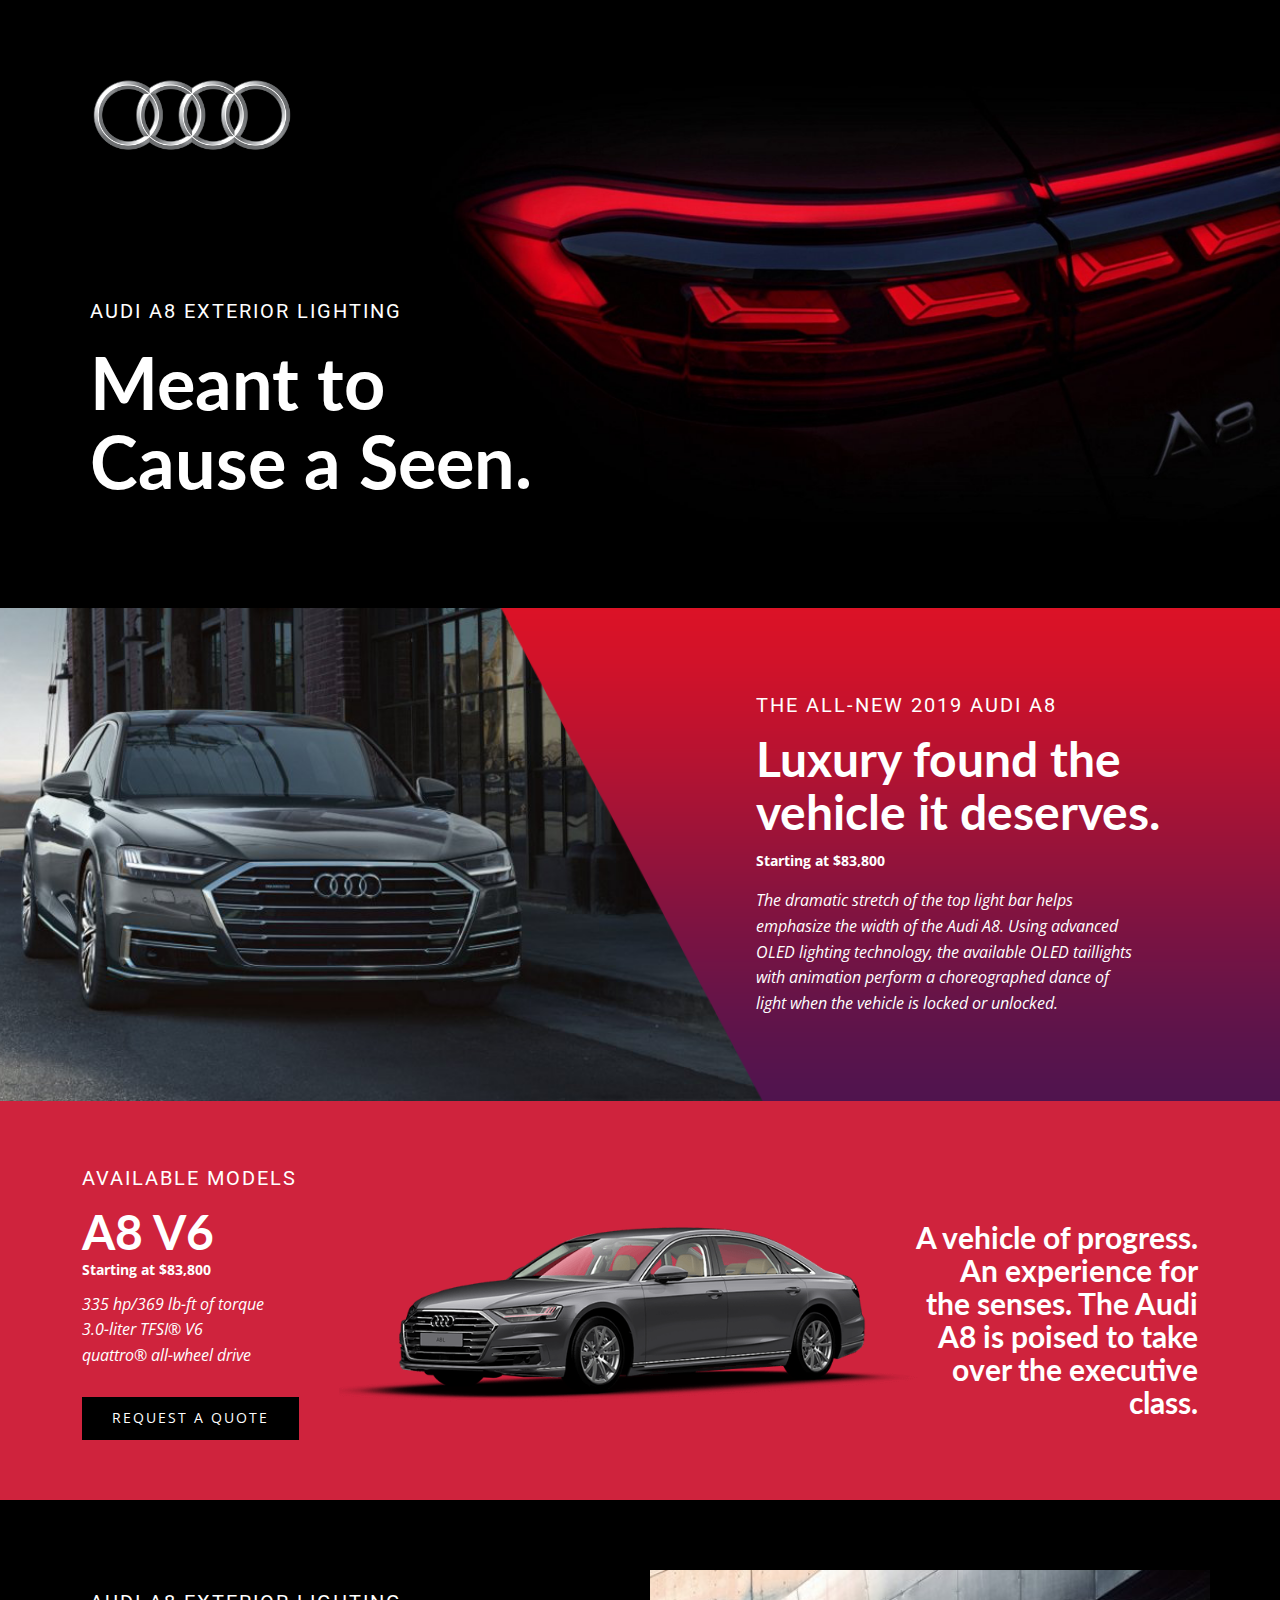
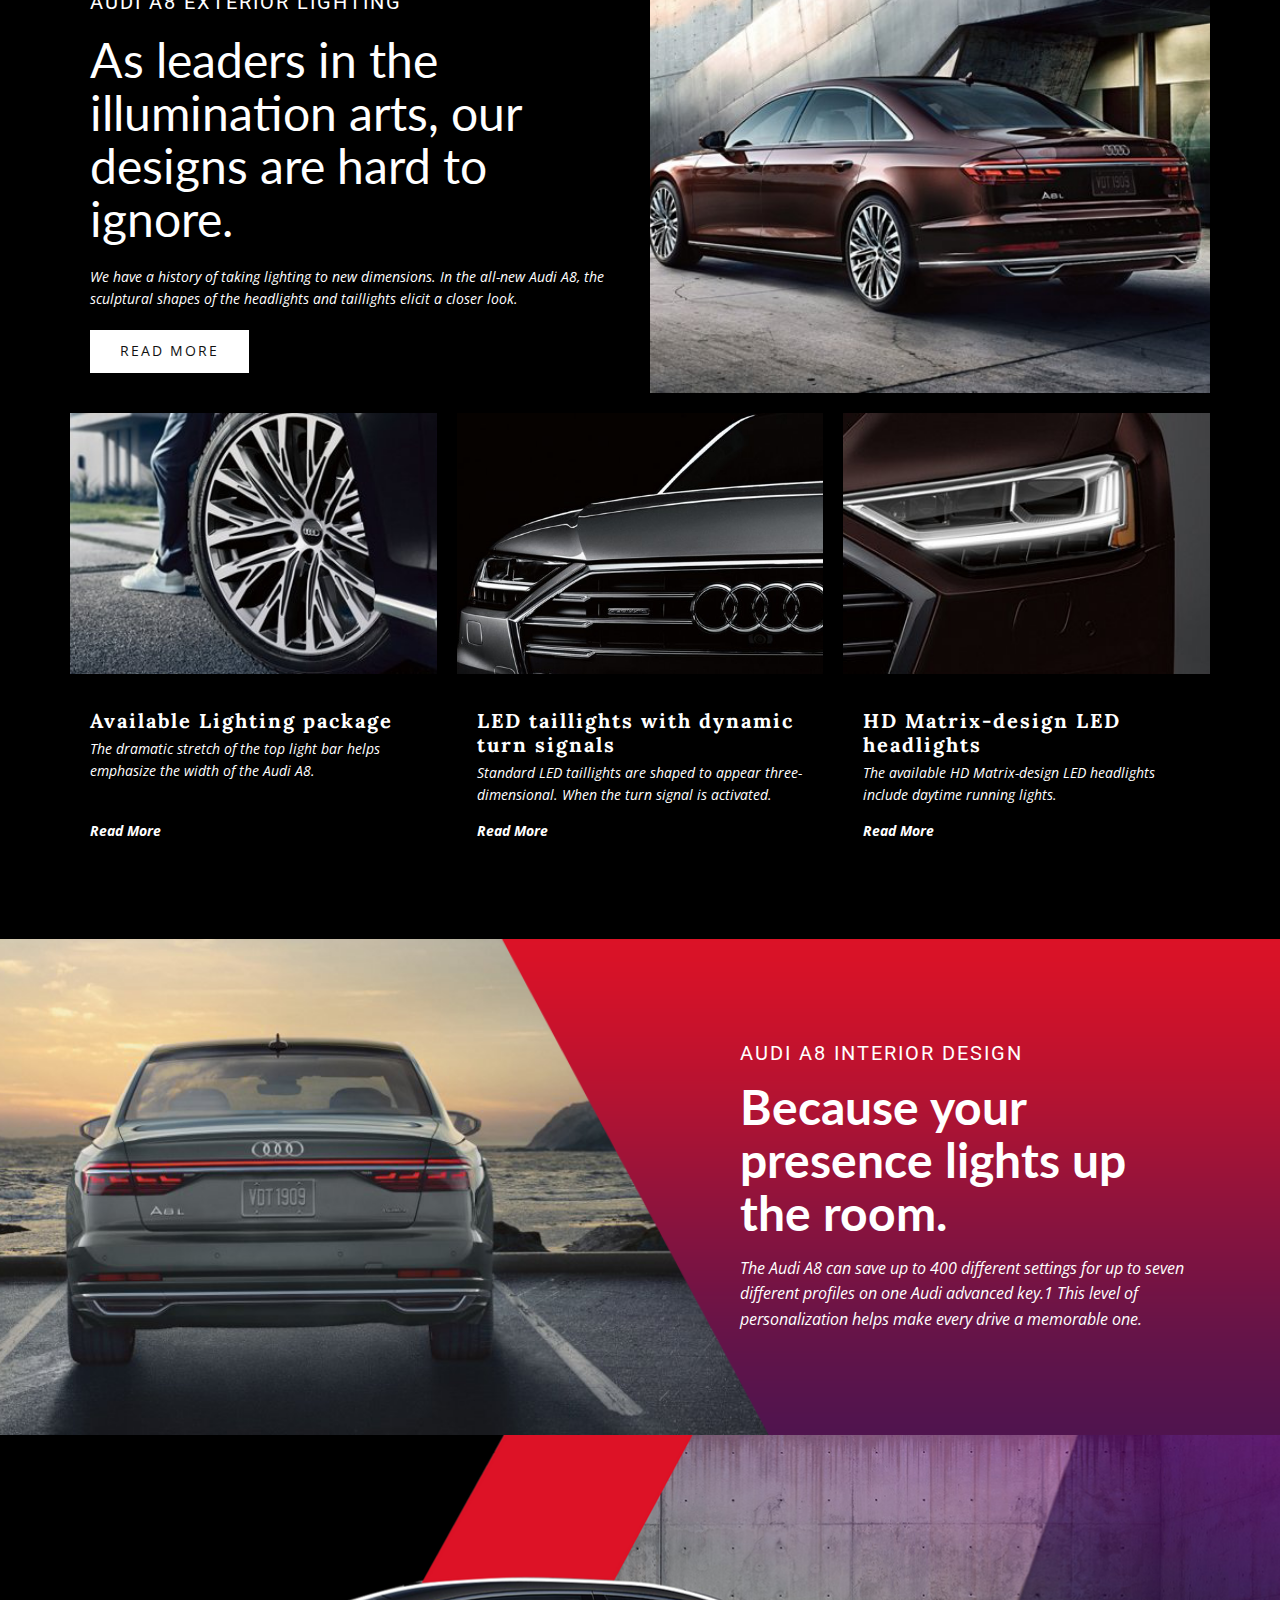
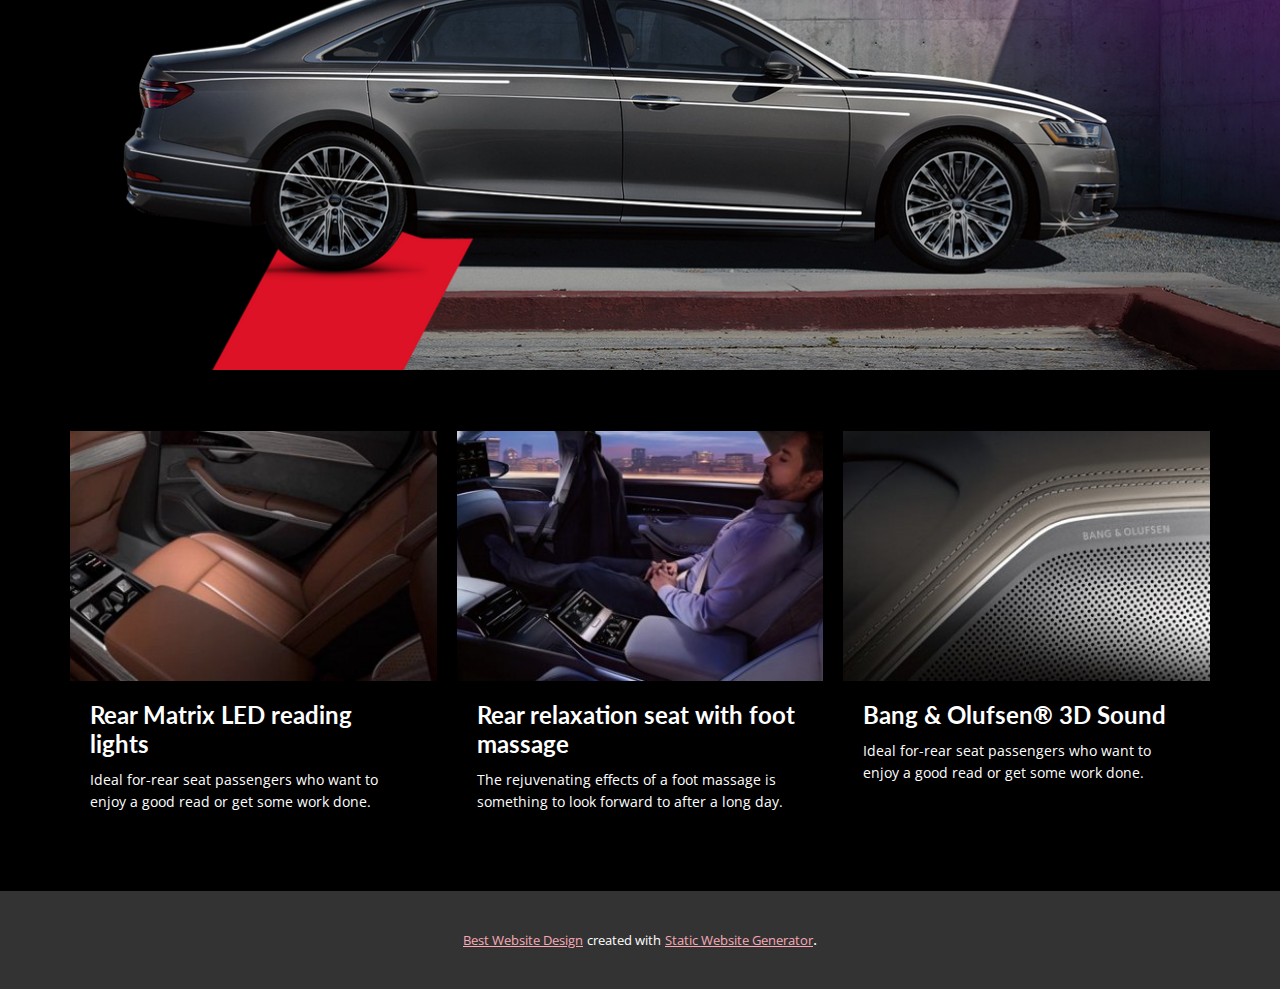
==== Produkt-Info-Page/Startseite.html @ e40d1c65 "v1" ====
<!DOCTYPE html>
<html style="font-size: 16px;">
  <head>
    <meta name="viewport" content="width=device-width, initial-scale=1.0">
    <meta charset="utf-8">
    <meta name="keywords" content="Meant toCause a Seen., Luxury found thevehicle it deserves., A8 V6, A vehicle of progress. An experience for the senses. The Audi A8 is poised to take over the executive class., As leaders in the illumination arts, our designs are hard to ignore., Because your presence lights up the room.">
    <meta name="description" content="">
    <meta name="page_type" content="np-template-header-footer-from-plugin">
    <title>Startseite</title>
    <link rel="stylesheet" href="nicepage.css" media="screen">
<link rel="stylesheet" href="Startseite.css" media="screen">
    <script class="u-script" type="text/javascript" src="jquery.js" defer=""></script>
    <script class="u-script" type="text/javascript" src="nicepage.js" defer=""></script>
    <meta name="generator" content="Nicepage 3.9.0, nicepage.com">
    <link id="u-theme-google-font" rel="stylesheet" href="https://fonts.googleapis.com/css?family=Roboto:100,100i,300,300i,400,400i,500,500i,700,700i,900,900i|Open+Sans:300,300i,400,400i,600,600i,700,700i,800,800i">
    <link id="u-page-google-font" rel="stylesheet" href="https://fonts.googleapis.com/css?family=Lato:100,100i,300,300i,400,400i,700,700i,900,900i|lora">
    
    
    
    
    
    
    
    
    
    <script type="application/ld+json">{
		"@context": "http://schema.org",
		"@type": "Organization",
		"name": "",
		"url": "index.html"
}</script>
    <meta property="og:title" content="Startseite">
    <meta property="og:type" content="website">
    <meta name="theme-color" content="#cf233d">
    <link rel="canonical" href="index.html">
    <meta property="og:url" content="index.html">
  </head>
  <body class="u-body"> 
    <section class="u-clearfix u-image u-section-1" id="sec-96b8">
      <div class="u-clearfix u-sheet u-sheet-1">
        <div class="u-container-style u-group u-group-1">
          <div class="u-container-layout u-valign-bottom">
            <img src="images/70e17825546b0f43d3c9b436174ec06d.png" alt="" class="u-image u-image-default u-image-1" data-image-width="1600" data-image-height="548">
            <h4 class="u-text u-text-body-alt-color u-text-1">Audi A8 Exterior lighting</h4>
            <h1 class="u-custom-font u-font-lato u-text u-text-body-alt-color u-title u-text-2"><b>Meant to</b>
              <br><b>Cause a Seen.</b>
            </h1>
          </div>
        </div>
      </div>
    </section>
    <section class="u-clearfix u-image u-section-2" id="sec-daf1">
      <div class="u-clearfix u-sheet u-sheet-1">
        <div class="u-container-style u-group u-group-1">
          <div class="u-container-layout u-valign-middle u-container-layout-1">
            <h4 class="u-text u-text-body-alt-color u-text-1">The all-new 2019 Audi A8</h4>
            <h2 class="u-custom-font u-font-lato u-text u-text-body-alt-color u-text-2"><b>Luxury found the<br>vehicle it deserves.</b>
            </h2>
            <p class="u-text u-text-body-alt-color u-text-3"><b>Starting at</b><b>&nbsp;$83,800</b>
            </p>
            <p class="u-text u-text-body-alt-color u-text-4">The dramatic stretch of the top light bar helps emphasize the width of the Audi A8. Using advanced OLED lighting technology, the available OLED taillights with animation perform a choreographed dance of light when the vehicle is locked
                        or unlocked.</p>
          </div>
        </div>
      </div>
    </section>
    <section class="u-clearfix u-section-3" id="sec-d2fb">
      <div class="u-expanded u-video">
        <div class="embed-responsive">
          <video class="embed-responsive-item">
            <source src="https://s7d9.scene7.com/e2/Audiusastaging/Videos/Models/MLP-2019/A8/2019-Audi-A8-s1-model-intro-01-vid-desktop-v2.mp4" type="video/mp4">
            <p>Your browser does not support HTML5 video.</p>
          </video>
          <button class="u-video-poster">Play video</button>
        </div>
      </div>
    </section>
    <section class="u-clearfix u-palette-1-base u-section-4" id="carousel_dd70">
      <div class="u-clearfix u-expanded-width u-layout-wrap u-layout-wrap-1">
        <div class="u-gutter-0 u-layout">
          <div class="u-layout-row">
            <div class="u-container-style u-layout-cell u-left-cell u-size-20 u-size-20-md u-layout-cell-1">
              <div class="u-container-layout u-container-layout-1">
                <h4 class="u-text u-text-1">Available models</h4>
                <h2 class="u-custom-font u-font-lato u-text u-text-2"><b>A8 V6</b>
                </h2>
                <p class="u-text u-text-3"><b>Starting at $83,800</b>
                </p>
                <p class="u-text u-text-4">335 hp/369 lb-ft of torque<br>3.0-liter TFSI® V6<br>quattro® all-wheel drive
                </p>
                <a href="https://www.nicepage.com/website-design" class="u-black u-btn u-button-style u-btn-1">Request a Quote</a>
              </div>
            </div>
            <div class="u-container-style u-layout-cell u-size-20 u-size-20-md u-layout-cell-2">
              <div class="u-container-layout">
                <img class="u-image u-image-1" src="images/630efc4fee2f6e38532314f88ae8a4c8.png">
              </div>
            </div>
            <div class="u-align-right u-container-style u-layout-cell u-right-cell u-size-20 u-size-20-md u-layout-cell-3">
              <div class="u-container-layout">
                <h2 class="u-custom-font u-font-lato u-text u-text-5">A vehicle of progress. An experience for the senses. The Audi A8 is poised to take over the executive class.</h2>
              </div>
            </div>
          </div>
        </div>
      </div>
    </section>
    <section class="u-black u-clearfix u-section-5" id="sec-8a64">
      <div class="u-clearfix u-sheet u-sheet-1">
        <div class="u-clearfix u-expanded-width u-gutter-20 u-layout-wrap u-layout-wrap-1">
          <div class="u-layout">
            <div class="u-layout-col">
              <div class="u-size-30">
                <div class="u-layout-row">
                  <div class="u-container-style u-layout-cell u-left-cell u-size-30 u-layout-cell-1">
                    <div class="u-container-layout">
                      <h4 class="u-text u-text-1">Audi A8 Exterior lighting</h4>
                      <h2 class="u-custom-font u-font-lato u-text u-text-2">As leaders in the illumination arts, our designs are hard to ignore.</h2>
                      <p class="u-text u-text-3">We have a history of taking lighting to new dimensions. In the all-new Audi A8, the sculptural shapes of the headlights and taillights elicit a closer look.</p>
                      <a href="https://www.nicepage.com/" class="u-btn u-button-style u-white u-btn-1">Read More</a>
                    </div>
                  </div>
                  <div class="u-container-style u-image u-layout-cell u-right-cell u-size-30 u-image-1">
                    <div class="u-container-layout"></div>
                  </div>
                </div>
              </div>
              <div class="u-size-30">
                <div class="u-layout-row">
                  <div class="u-container-style u-layout-cell u-left-cell u-size-20 u-size-20-md u-layout-cell-3">
                    <div class="u-container-layout">
                      <img class="u-expanded-width u-image u-image-2" src="images/4bbfef81f689c7dd4583f8296f16c3d7.jpeg">
                      <h4 class="u-custom-font u-text u-text-4"><b>Available Lighting package</b>
                        <br>
                      </h4>
                      <p class="u-text u-text-5">The dramatic stretch of the top light bar helps emphasize the width of the Audi A8.</p>
                      <a href="#" class="u-link u-text-body-alt-color u-link-1">Read More</a>
                    </div>
                  </div>
                  <div class="u-container-style u-layout-cell u-size-20 u-size-20-md u-layout-cell-4">
                    <div class="u-container-layout">
                      <img class="u-expanded-width u-image u-image-3" src="images/ae5e158e554c8a88997cd100162f6431.jpeg">
                      <h4 class="u-custom-font u-text u-text-6"><b>LED taillights with dynamic turn signals</b>
                        <br>
                      </h4>
                      <p class="u-text u-text-7">Standard LED taillights are shaped to appear three-dimensional. When the turn signal is activated.</p>
                      <a href="https://nicepage.com/de/html-vorlagen" class="u-align-left u-link u-text-body-alt-color u-link-2">Read More</a>
                    </div>
                  </div>
                  <div class="u-container-style u-layout-cell u-right-cell u-size-20 u-size-20-md u-layout-cell-5">
                    <div class="u-container-layout">
                      <img class="u-expanded-width u-image u-image-4" src="images/77ebaa7ea8cea20ef056a1651c18eb3e.jpeg">
                      <h4 class="u-custom-font u-text u-text-8"><b>HD Matrix-design LED headlights</b>
                      </h4>
                      <p class="u-text u-text-9">The available HD Matrix-design LED headlights include daytime running lights.</p>
                      <a href="#" class="u-align-left u-link u-text-body-alt-color u-link-3">Read More</a>
                    </div>
                  </div>
                </div>
              </div>
            </div>
          </div>
        </div>
      </div>
    </section>
    <section class="u-clearfix u-image u-section-6" id="carousel_5138">
      <div class="u-clearfix u-sheet u-sheet-1">
        <div class="u-container-style u-group u-group-1">
          <div class="u-container-layout u-valign-middle">
            <h4 class="u-text u-text-body-alt-color u-text-1">Audi A8 Interior design</h4>
            <h2 class="u-custom-font u-font-lato u-text u-text-body-alt-color u-text-2"><b>Because your presence lights up the room.</b>
              <br>
            </h2>
            <p class="u-text u-text-body-alt-color u-text-3">The Audi A8 can save up to 400 different settings for up to seven different profiles on one Audi advanced key.1&nbsp;This level of personalization helps make every drive a memorable one.</p>
          </div>
        </div>
      </div>
    </section>
    <section class="u-clearfix u-image u-section-7" id="carousel_b284">
      <div class="u-clearfix u-sheet u-sheet-1"></div>
    </section>
    <section class="u-black u-clearfix u-section-8" id="sec-deab">
      <div class="u-clearfix u-sheet u-sheet-1">
        <div class="u-clearfix u-expanded-width u-gutter-20 u-layout-wrap u-layout-wrap-1">
          <div class="u-layout">
            <div class="u-layout-row">
              <div class="u-container-style u-layout-cell u-left-cell u-size-20 u-size-20-md u-layout-cell-1">
                <div class="u-container-layout">
                  <img class="u-expanded-width u-image u-image-1" src="images/914549430751c6075588a0ec07da84c9.jpeg">
                  <h4 class="u-custom-font u-font-lato u-text u-text-1"><b>Rear Matrix LED reading lights</b>
                  </h4>
                  <p class="u-text u-text-2">Ideal for-rear seat passengers who want to enjoy a good read or get some work done.</p>
                </div>
              </div>
              <div class="u-container-style u-layout-cell u-size-20 u-size-20-md u-layout-cell-2">
                <div class="u-container-layout">
                  <img class="u-expanded-width u-image u-image-2" src="images/8f8d4dcc6021e6c230306fff7daae688.jpeg">
                  <h4 class="u-custom-font u-font-lato u-text u-text-3"><b>Rear relaxation seat with foot massage</b>
                    <br>
                  </h4>
                  <p class="u-text u-text-4">The rejuvenating effects of a foot massage is something to look forward to after a long day.</p>
                </div>
              </div>
              <div class="u-container-style u-layout-cell u-right-cell u-size-20 u-size-20-md u-layout-cell-3">
                <div class="u-container-layout">
                  <img class="u-expanded-width u-image u-image-3" src="images/57b8ec2b311de8c05cf5fdb7cc03cfe3.jpeg">
                  <h4 class="u-custom-font u-font-lato u-text u-text-5"><b>Bang &amp; Olufsen® 3D Sound</b>
                    <br>
                  </h4>
                  <p class="u-text u-text-6">Ideal for-rear seat passengers who want to enjoy a good read or get some work done.</p>
                </div>
              </div>
            </div>
          </div>
        </div>
      </div>
    </section>
    
    
    
    <section class="u-backlink u-clearfix u-grey-80">
      <a class="u-link" href="https://nicepage.com/website-design" target="_blank">
        <span>Best Website Design</span>
      </a>
      <p class="u-text">
        <span>created with</span>
      </p>
      <a class="u-link" href="https://nicepage.com/static-site-generator" target="_blank">
        <span>Static Website Generator</span>
      </a>. 
    </section>
  </body>
</html>
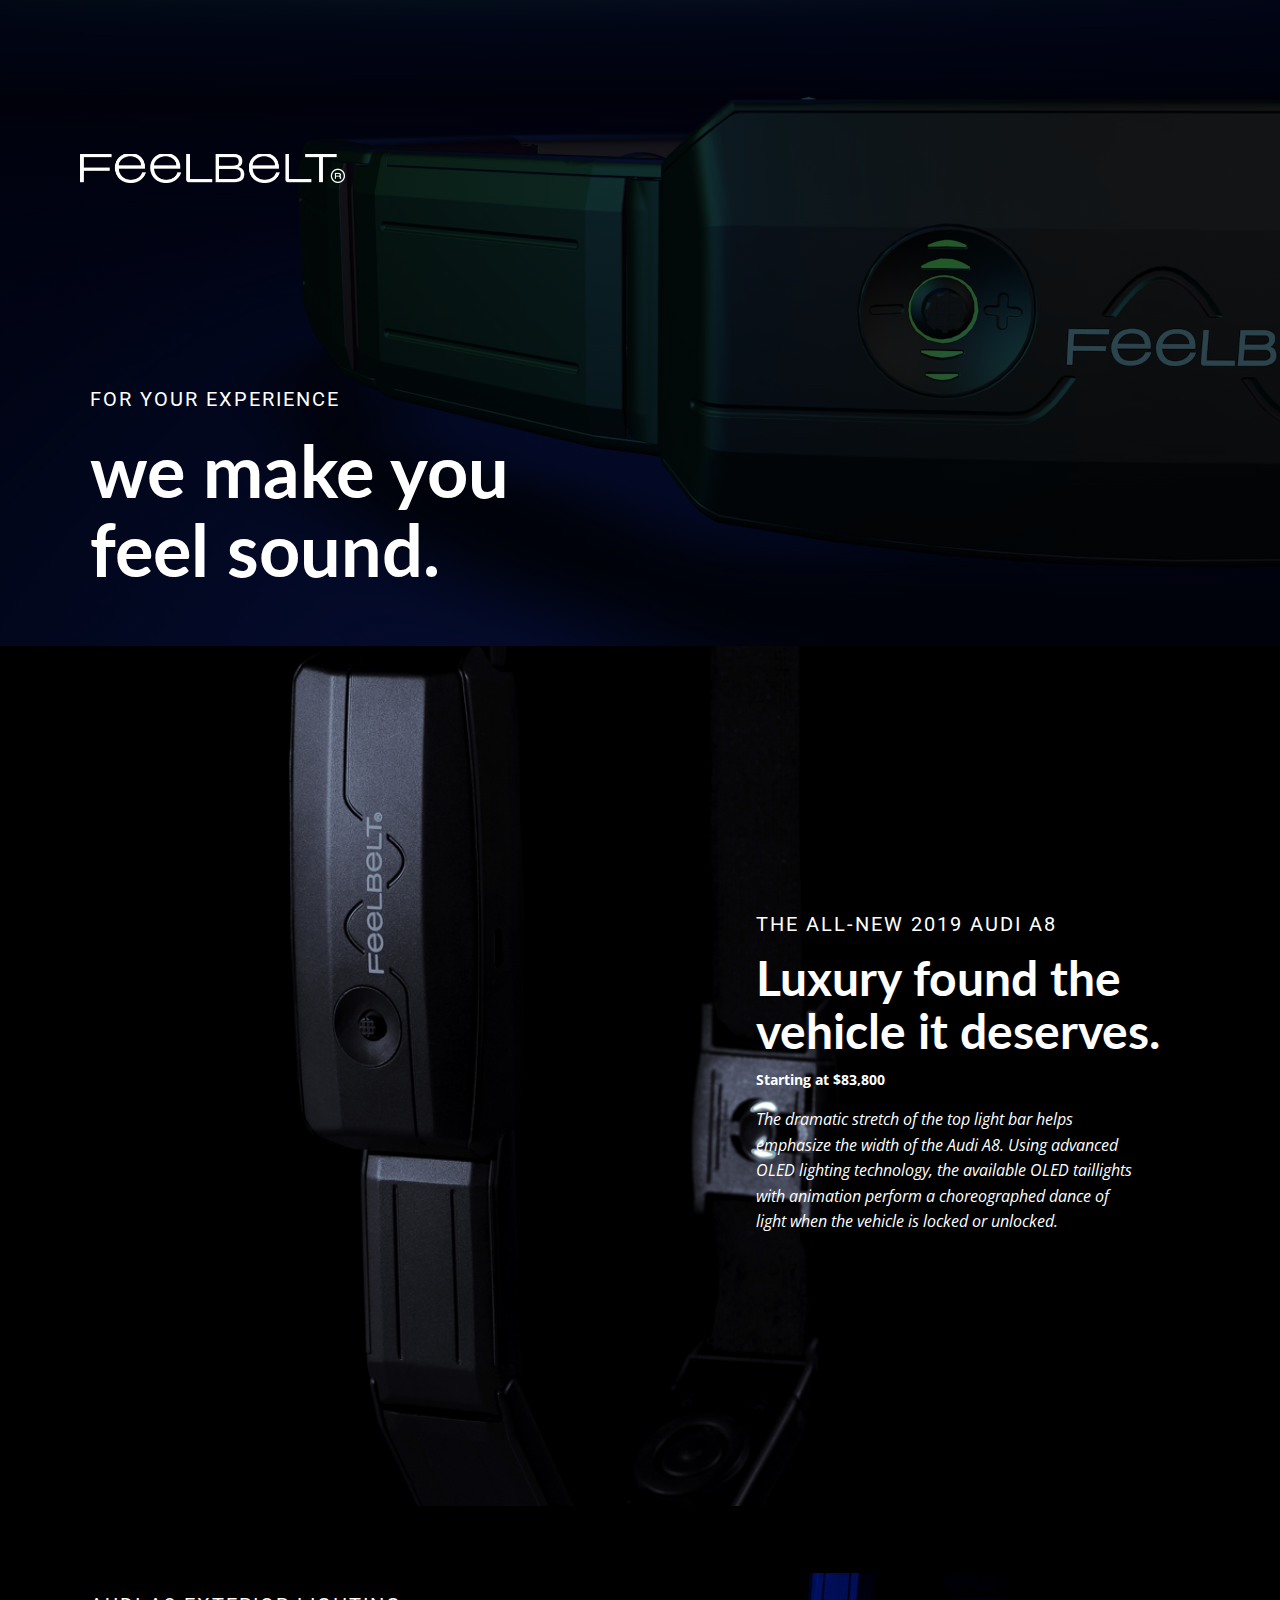
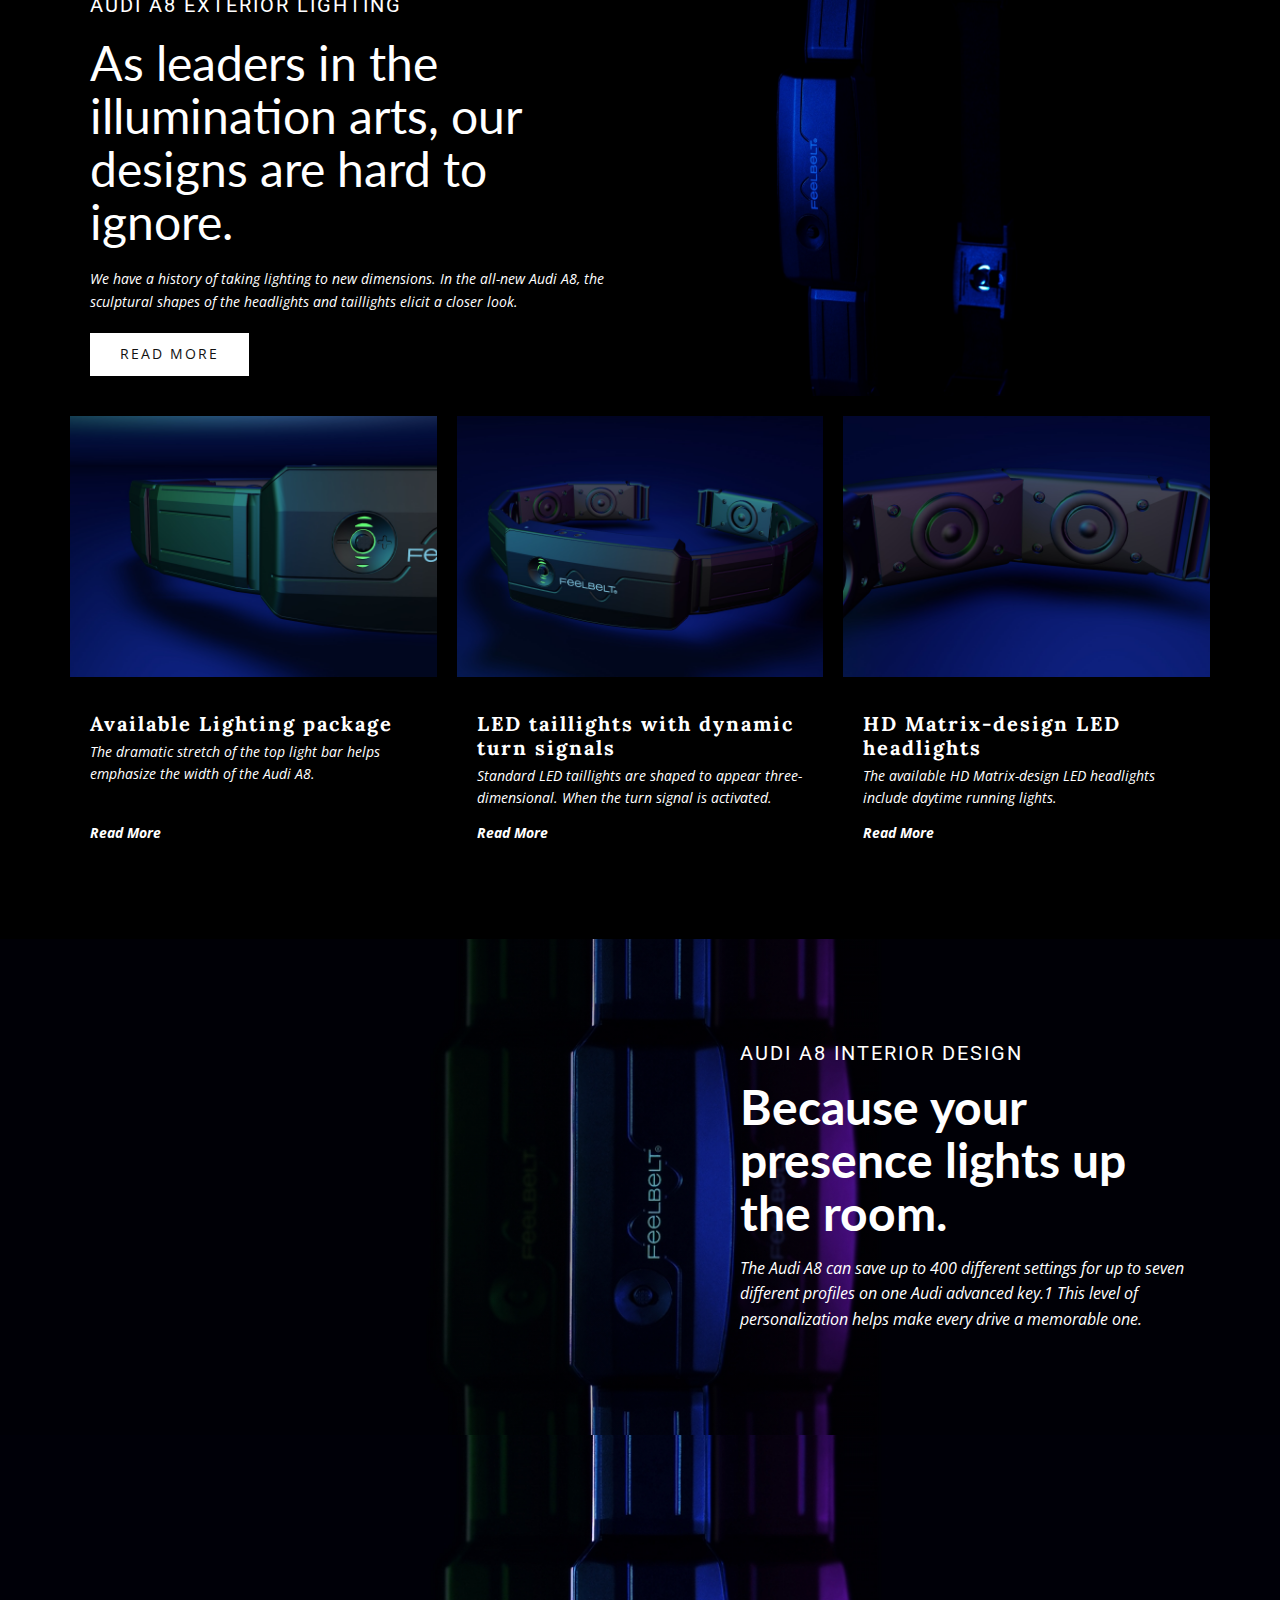
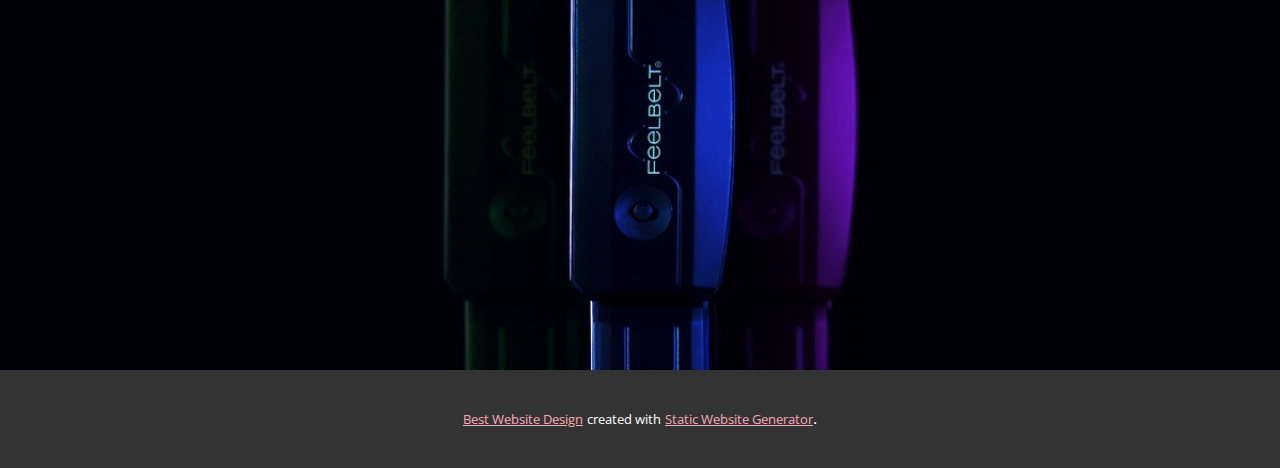
==== commit ad2c410c: "2" ====
--- a/Produkt-Info-Page/Startseite.html
+++ b/Produkt-Info-Page/Startseite.html
@@ -21,8 +21,6 @@
     
     
     
-    
-    
     <script type="application/ld+json">{
 		"@context": "http://schema.org",
 		"@type": "Organization",
@@ -36,20 +34,20 @@
     <meta property="og:url" content="index.html">
   </head>
   <body class="u-body"> 
-    <section class="u-clearfix u-image u-section-1" id="sec-96b8">
+    <section class="u-clearfix u-image u-shading u-section-1" id="sec-96b8" data-image-width="1920" data-image-height="1080">
       <div class="u-clearfix u-sheet u-sheet-1">
         <div class="u-container-style u-group u-group-1">
           <div class="u-container-layout u-valign-bottom">
-            <img src="images/70e17825546b0f43d3c9b436174ec06d.png" alt="" class="u-image u-image-default u-image-1" data-image-width="1600" data-image-height="548">
-            <h4 class="u-text u-text-body-alt-color u-text-1">Audi A8 Exterior lighting</h4>
-            <h1 class="u-custom-font u-font-lato u-text u-text-body-alt-color u-title u-text-2"><b>Meant to</b>
-              <br><b>Cause a Seen.</b>
+            <img src="images/Feelbelt_Wortmarke_weiss-1024x115-1_78d735911f67a3307e75d13f1bd4d541.png" alt="" class="u-image u-image-default u-image-1" data-image-width="1024" data-image-height="115">
+            <h4 class="u-text u-text-body-alt-color u-text-1">FOR YOUR EXPERIENCE</h4>
+            <h1 class="u-custom-font u-font-lato u-text u-text-body-alt-color u-title u-text-2"><b style="">we make you&nbsp;</b>
+              <br><b style="">feel sound.</b>
             </h1>
           </div>
         </div>
       </div>
     </section>
-    <section class="u-clearfix u-image u-section-2" id="sec-daf1">
+    <section class="u-clearfix u-image u-parallax u-section-2" id="sec-daf1" data-image-width="2250" data-image-height="3000">
       <div class="u-clearfix u-sheet u-sheet-1">
         <div class="u-container-style u-group u-group-1">
           <div class="u-container-layout u-valign-middle u-container-layout-1">
@@ -75,38 +73,8 @@
         </div>
       </div>
     </section>
-    <section class="u-clearfix u-palette-1-base u-section-4" id="carousel_dd70">
-      <div class="u-clearfix u-expanded-width u-layout-wrap u-layout-wrap-1">
-        <div class="u-gutter-0 u-layout">
-          <div class="u-layout-row">
-            <div class="u-container-style u-layout-cell u-left-cell u-size-20 u-size-20-md u-layout-cell-1">
-              <div class="u-container-layout u-container-layout-1">
-                <h4 class="u-text u-text-1">Available models</h4>
-                <h2 class="u-custom-font u-font-lato u-text u-text-2"><b>A8 V6</b>
-                </h2>
-                <p class="u-text u-text-3"><b>Starting at $83,800</b>
-                </p>
-                <p class="u-text u-text-4">335 hp/369 lb-ft of torque<br>3.0-liter TFSI® V6<br>quattro® all-wheel drive
-                </p>
-                <a href="https://www.nicepage.com/website-design" class="u-black u-btn u-button-style u-btn-1">Request a Quote</a>
-              </div>
-            </div>
-            <div class="u-container-style u-layout-cell u-size-20 u-size-20-md u-layout-cell-2">
-              <div class="u-container-layout">
-                <img class="u-image u-image-1" src="images/630efc4fee2f6e38532314f88ae8a4c8.png">
-              </div>
-            </div>
-            <div class="u-align-right u-container-style u-layout-cell u-right-cell u-size-20 u-size-20-md u-layout-cell-3">
-              <div class="u-container-layout">
-                <h2 class="u-custom-font u-font-lato u-text u-text-5">A vehicle of progress. An experience for the senses. The Audi A8 is poised to take over the executive class.</h2>
-              </div>
-            </div>
-          </div>
-        </div>
-      </div>
-    </section>
-    <section class="u-black u-clearfix u-section-5" id="sec-8a64">
-      <div class="u-clearfix u-sheet u-sheet-1">
+    <section class="u-black u-clearfix u-section-4" id="sec-8a64">
+      <div class="u-clearfix u-sheet u-valign-middle u-sheet-1">
         <div class="u-clearfix u-expanded-width u-gutter-20 u-layout-wrap u-layout-wrap-1">
           <div class="u-layout">
             <div class="u-layout-col">
@@ -120,7 +88,10 @@
                       <a href="https://www.nicepage.com/" class="u-btn u-button-style u-white u-btn-1">Read More</a>
                     </div>
                   </div>
-                  <div class="u-container-style u-image u-layout-cell u-right-cell u-size-30 u-image-1">
+                  <div class="u-container-style u-effect-hover-zoom u-layout-cell u-right-cell u-size-30 u-layout-cell-2" data-image-width="2000" data-image-height="3000">
+                    <div class="u-background-effect u-expanded">
+                      <div class="u-background-effect-image u-expanded u-image u-image-1" data-image-width="2250" data-image-height="3000"></div>
+                    </div>
                     <div class="u-container-layout"></div>
                   </div>
                 </div>
@@ -129,7 +100,7 @@
                 <div class="u-layout-row">
                   <div class="u-container-style u-layout-cell u-left-cell u-size-20 u-size-20-md u-layout-cell-3">
                     <div class="u-container-layout">
-                      <img class="u-expanded-width u-image u-image-2" src="images/4bbfef81f689c7dd4583f8296f16c3d7.jpeg">
+                      <img class="u-expanded-width u-image u-image-2" src="images/feelbelt_front_light_shadow.jpg" data-image-width="1920" data-image-height="1080">
                       <h4 class="u-custom-font u-text u-text-4"><b>Available Lighting package</b>
                         <br>
                       </h4>
@@ -139,7 +110,7 @@
                   </div>
                   <div class="u-container-style u-layout-cell u-size-20 u-size-20-md u-layout-cell-4">
                     <div class="u-container-layout">
-                      <img class="u-expanded-width u-image u-image-3" src="images/ae5e158e554c8a88997cd100162f6431.jpeg">
+                      <img class="u-expanded-width u-image u-image-3" src="images/feelbelt_gesamt_light_shadow.jpg" data-image-width="1920" data-image-height="1080">
                       <h4 class="u-custom-font u-text u-text-6"><b>LED taillights with dynamic turn signals</b>
                         <br>
                       </h4>
@@ -149,7 +120,7 @@
                   </div>
                   <div class="u-container-style u-layout-cell u-right-cell u-size-20 u-size-20-md u-layout-cell-5">
                     <div class="u-container-layout">
-                      <img class="u-expanded-width u-image u-image-4" src="images/77ebaa7ea8cea20ef056a1651c18eb3e.jpeg">
+                      <img class="u-expanded-width u-image u-image-4" src="images/feelbelt_sensoren_light_shadow.jpg" data-image-width="1920" data-image-height="1080">
                       <h4 class="u-custom-font u-text u-text-8"><b>HD Matrix-design LED headlights</b>
                       </h4>
                       <p class="u-text u-text-9">The available HD Matrix-design LED headlights include daytime running lights.</p>
@@ -163,7 +134,7 @@
         </div>
       </div>
     </section>
-    <section class="u-clearfix u-image u-section-6" id="carousel_5138">
+    <section class="u-clearfix u-image u-shading u-section-5" id="carousel_5138" data-image-width="1200" data-image-height="1600">
       <div class="u-clearfix u-sheet u-sheet-1">
         <div class="u-container-style u-group u-group-1">
           <div class="u-container-layout u-valign-middle">
@@ -176,44 +147,8 @@
         </div>
       </div>
     </section>
-    <section class="u-clearfix u-image u-section-7" id="carousel_b284">
+    <section class="u-clearfix u-image u-section-6" id="carousel_b284" data-image-width="2250" data-image-height="3000">
       <div class="u-clearfix u-sheet u-sheet-1"></div>
-    </section>
-    <section class="u-black u-clearfix u-section-8" id="sec-deab">
-      <div class="u-clearfix u-sheet u-sheet-1">
-        <div class="u-clearfix u-expanded-width u-gutter-20 u-layout-wrap u-layout-wrap-1">
-          <div class="u-layout">
-            <div class="u-layout-row">
-              <div class="u-container-style u-layout-cell u-left-cell u-size-20 u-size-20-md u-layout-cell-1">
-                <div class="u-container-layout">
-                  <img class="u-expanded-width u-image u-image-1" src="images/914549430751c6075588a0ec07da84c9.jpeg">
-                  <h4 class="u-custom-font u-font-lato u-text u-text-1"><b>Rear Matrix LED reading lights</b>
-                  </h4>
-                  <p class="u-text u-text-2">Ideal for-rear seat passengers who want to enjoy a good read or get some work done.</p>
-                </div>
-              </div>
-              <div class="u-container-style u-layout-cell u-size-20 u-size-20-md u-layout-cell-2">
-                <div class="u-container-layout">
-                  <img class="u-expanded-width u-image u-image-2" src="images/8f8d4dcc6021e6c230306fff7daae688.jpeg">
-                  <h4 class="u-custom-font u-font-lato u-text u-text-3"><b>Rear relaxation seat with foot massage</b>
-                    <br>
-                  </h4>
-                  <p class="u-text u-text-4">The rejuvenating effects of a foot massage is something to look forward to after a long day.</p>
-                </div>
-              </div>
-              <div class="u-container-style u-layout-cell u-right-cell u-size-20 u-size-20-md u-layout-cell-3">
-                <div class="u-container-layout">
-                  <img class="u-expanded-width u-image u-image-3" src="images/57b8ec2b311de8c05cf5fdb7cc03cfe3.jpeg">
-                  <h4 class="u-custom-font u-font-lato u-text u-text-5"><b>Bang &amp; Olufsen® 3D Sound</b>
-                    <br>
-                  </h4>
-                  <p class="u-text u-text-6">Ideal for-rear seat passengers who want to enjoy a good read or get some work done.</p>
-                </div>
-              </div>
-            </div>
-          </div>
-        </div>
-      </div>
     </section>
     
     
--- a/Produkt-Info-Page/Startseite.css
+++ b/Produkt-Info-Page/Startseite.css
@@ -1,5 +1,5 @@
 .u-section-1 {
-  background-image: url("images/525ce8c68675e9116674646ad80f9735.png");
+  background-image: linear-gradient(0deg, rgba(0,0,0,0.65), rgba(0,0,0,0.65)), url("images/feelbelt_front_light_shadow.jpg");
   background-position: 50% 50%;
 }
 
@@ -8,26 +8,27 @@
 }
 
 .u-section-1 .u-group-1 {
-  width: 570px;
-  min-height: 494px;
+  width: 693px;
+  min-height: 532px;
+  height: auto;
   margin: 57px auto 57px 0;
 }
 
 .u-section-1 .u-image-1 {
-  width: 224px;
-  height: 78px;
-  margin: 20px auto 0 10px;
+  width: 265px;
+  height: 29px;
+  margin: 0 418px 0 10px;
 }
 
 .u-section-1 .u-text-1 {
   text-transform: uppercase;
   letter-spacing: 2px;
   font-size: 1.25rem;
-  margin: 144px 20px 0;
+  margin: 204px 20px 0;
 }
 
 .u-section-1 .u-text-2 {
-  margin: 20px 20px 50px;
+  margin: 20px 20px 0;
 }
 
 @media (max-width: 1199px) {
@@ -36,7 +37,7 @@
   }
 
   .u-section-1 .u-group-1 {
-    width: 470px;
+    height: auto;
   }
 
   .u-section-1 .u-image-1 {
@@ -96,6 +97,7 @@
   .u-section-1 .u-image-1 {
     width: 214px;
     margin-top: 15px;
+    margin-right: 275px;
     margin-left: 0;
   }
 
@@ -126,6 +128,7 @@
   .u-section-1 .u-image-1 {
     width: 192px;
     margin-top: 118px;
+    margin-right: 75px;
     margin-left: 6px;
   }
 
@@ -139,18 +142,17 @@
     margin-left: 9px;
   }
 }.u-section-2 {
-  background-image: url("images/9ebb440ab8c5fba21a44c5597539d30d.png");
-  background-position: 50% 50%;
+  background-image: url("images/feelbelt-series-one-low-res-16.jpg");
 }
 
 .u-section-2 .u-sheet-1 {
-  min-height: 493px;
+  min-height: 860px;
 }
 
 .u-section-2 .u-group-1 {
   width: 470px;
   min-height: 445px;
-  margin: 24px 0 24px auto;
+  margin: 205px 0 210px auto;
 }
 
 .u-section-2 .u-container-layout-1 {
@@ -183,6 +185,12 @@
 @media (max-width: 1199px) {
   .u-section-2 {
     min-height: 500px;
+    background-position: 50% 50%;
+    background-size: 135%;
+  }
+
+  .u-section-2 .u-sheet-1 {
+    min-height: 493px;
   }
 
   .u-section-2 .u-group-1 {
@@ -305,284 +313,22 @@
     margin-right: 23px;
   }
 }.u-section-4 {
-  min-height: 399px;
   background-image: none;
 }
 
+.u-section-4 .u-sheet-1 {
+  min-height: 1033px;
+}
+
 .u-section-4 .u-layout-wrap-1 {
-  margin: 0 auto 0 0;
+  margin: 60px auto 60px 0;
 }
 
 .u-section-4 .u-layout-cell-1 {
-  min-height: 399px;
-}
-
-.u-section-4 .u-container-layout-1 {
-  padding-left: 82px;
+  min-height: 339px;
 }
 
 .u-section-4 .u-text-1 {
-  text-transform: uppercase;
-  font-size: 1.25rem;
-  letter-spacing: 2px;
-  margin: 65px 16px 0 0;
-}
-
-.u-section-4 .u-text-2 {
-  font-weight: 700;
-  font-size: 3rem;
-  margin: 16px 50px 0 0;
-}
-
-.u-section-4 .u-text-3 {
-  font-size: 0.875rem;
-  margin: 0 29px 0 0;
-}
-
-.u-section-4 .u-text-4 {
-  font-style: italic;
-  margin: 10px 0 0;
-}
-
-.u-section-4 .u-btn-1 {
-  background-image: none;
-  font-size: 0.875rem;
-  letter-spacing: 2px;
-  text-transform: uppercase;
-  margin: 29px auto 0 0;
-}
-
-.u-section-4 .u-layout-cell-2 {
-  min-height: 399px;
-}
-
-.u-section-4 .u-image-1 {
-  width: 610px;
-  height: 303px;
-  margin: 48px -88px;
-}
-
-.u-section-4 .u-layout-cell-3 {
-  min-height: 399px;
-  background-image: none;
-}
-
-.u-section-4 .u-text-5 {
-  font-weight: 700;
-  font-size: 1.875rem;
-  margin: 120px 82px 40px 59px;
-}
-
-@media (max-width: 1199px) {
-  .u-section-4 .u-layout-wrap-1 {
-    margin-right: initial;
-    margin-left: initial;
-  }
-
-  .u-section-4 .u-container-layout-1 {
-    padding-left: 68px;
-  }
-
-  .u-section-4 .u-text-1 {
-    position: relative;
-    margin-right: 13px;
-  }
-
-  .u-section-4 .u-text-2 {
-    position: relative;
-    margin-right: 41px;
-  }
-
-  .u-section-4 .u-text-3 {
-    position: relative;
-    margin-right: 24px;
-  }
-
-  .u-section-4 .u-text-4 {
-    position: relative;
-  }
-
-  .u-section-4 .u-btn-1 {
-    width: 177px;
-    height: 42px;
-  }
-
-  .u-section-4 .u-image-1 {
-    width: 503px;
-    height: 257px;
-    margin: 71px auto 40px -61px;
-  }
-
-  .u-section-4 .u-text-5 {
-    position: relative;
-    margin-right: 68px;
-    margin-left: 49px;
-  }
-}
-
-@media (max-width: 991px) {
-  .u-section-4 .u-container-layout-1 {
-    padding-left: 52px;
-  }
-
-  .u-section-4 .u-text-1 {
-    margin-right: 10px;
-  }
-
-  .u-section-4 .u-text-2 {
-    margin-right: 32px;
-  }
-
-  .u-section-4 .u-text-3 {
-    margin-right: 18px;
-  }
-
-  .u-section-4 .u-btn-1 {
-    width: 136px;
-  }
-
-  .u-section-4 .u-image-1 {
-    width: 521px;
-    margin-left: -84px;
-  }
-
-  .u-section-4 .u-text-5 {
-    margin-right: 52px;
-    margin-left: 38px;
-  }
-}
-
-@media (max-width: 767px) {
-  .u-section-4 {
-    min-height: 1005px;
-  }
-
-  .u-section-4 .u-layout-cell-1 {
-    min-height: 335px;
-  }
-
-  .u-section-4 .u-container-layout-1 {
-    padding-left: 39px;
-  }
-
-  .u-section-4 .u-text-1 {
-    margin-top: 33px;
-    margin-right: 8px;
-  }
-
-  .u-section-4 .u-text-2 {
-    margin-right: 24px;
-  }
-
-  .u-section-4 .u-text-3 {
-    margin-right: 14px;
-  }
-
-  .u-section-4 .u-btn-1 {
-    margin-bottom: 33px;
-    width: auto;
-    height: auto;
-    padding: 10px 31px 10px 29px;
-  }
-
-  .u-section-4 .u-layout-cell-2 {
-    min-height: 335px;
-  }
-
-  .u-section-4 .u-image-1 {
-    width: 512px;
-    height: 263px;
-    margin-top: 68px;
-    margin-bottom: 0;
-    margin-left: 59px;
-  }
-
-  .u-section-4 .u-layout-cell-3 {
-    min-height: 335px;
-  }
-
-  .u-section-4 .u-text-5 {
-    margin-right: 39px;
-    margin-bottom: 0;
-    margin-left: 28px;
-  }
-}
-
-@media (max-width: 575px) {
-  .u-section-4 {
-    min-height: 909px;
-  }
-
-  .u-section-4 .u-layout-wrap-1 {
-    margin-top: 23px;
-    margin-right: initial;
-    margin-left: initial;
-  }
-
-  .u-section-4 .u-layout-cell-1 {
-    min-height: 303px;
-  }
-
-  .u-section-4 .u-container-layout-1 {
-    padding-left: 24px;
-  }
-
-  .u-section-4 .u-text-1 {
-    margin-top: 0;
-    margin-right: 5px;
-  }
-
-  .u-section-4 .u-text-2 {
-    margin-right: 15px;
-  }
-
-  .u-section-4 .u-text-3 {
-    margin-right: 9px;
-  }
-
-  .u-section-4 .u-btn-1 {
-    width: 107px;
-    height: 42px;
-  }
-
-  .u-section-4 .u-layout-cell-2 {
-    min-height: 280px;
-  }
-
-  .u-section-4 .u-image-1 {
-    width: 411px;
-    height: 223px;
-    margin-top: 1px;
-    margin-left: auto;
-    margin-bottom: 35px;
-  }
-
-  .u-section-4 .u-layout-cell-3 {
-    min-height: 303px;
-  }
-
-  .u-section-4 .u-text-5 {
-    margin-top: 87px;
-    margin-right: 24px;
-    margin-left: 18px;
-  }
-}.u-section-5 {
-  background-image: none;
-}
-
-.u-section-5 .u-sheet-1 {
-  min-height: 1032px;
-}
-
-.u-section-5 .u-layout-wrap-1 {
-  margin: 70px auto 70px 0;
-}
-
-.u-section-5 .u-layout-cell-1 {
-  min-height: 339px;
-}
-
-.u-section-5 .u-text-1 {
   margin-left: 20px;
   margin-right: 20px;
   text-transform: uppercase;
@@ -590,20 +336,20 @@
   letter-spacing: 2px;
 }
 
-.u-section-5 .u-text-2 {
+.u-section-4 .u-text-2 {
   margin-left: 20px;
   margin-right: 20px;
   font-size: 3rem;
 }
 
-.u-section-5 .u-text-3 {
+.u-section-4 .u-text-3 {
   margin-left: 20px;
   margin-right: 20px;
   font-size: 0.875rem;
   font-style: italic;
 }
 
-.u-section-5 .u-btn-1 {
+.u-section-4 .u-btn-1 {
   margin-left: 20px;
   margin-right: 20px;
   text-transform: uppercase;
@@ -612,95 +358,98 @@
   background-image: none;
 }
 
-.u-section-5 .u-image-1 {
-  background-image: url("images/53943586c5282fc0f2d58e6280ab1863.jpeg");
+.u-section-4 .u-layout-cell-2 {
   min-height: 339px;
+}
+
+.u-section-4 .u-image-1 {
+  background-image: url("images/feelbelt-series-one-low-res-15.jpg");
   background-position: 50% 50%;
 }
 
-.u-section-5 .u-layout-cell-3 {
+.u-section-4 .u-layout-cell-3 {
   background-image: none;
   min-height: 475px;
 }
 
-.u-section-5 .u-image-2 {
+.u-section-4 .u-image-2 {
   height: 261px;
   margin: 0 auto 0 0;
 }
 
-.u-section-5 .u-text-4 {
+.u-section-4 .u-text-4 {
   font-size: 1.25rem;
   letter-spacing: 2px;
   font-family: lora;
   margin: 35px 20px 0;
 }
 
-.u-section-5 .u-text-5 {
+.u-section-4 .u-text-5 {
   font-size: 0.875rem;
   font-style: italic;
   margin: 5px 20px 0;
 }
 
-.u-section-5 .u-link-1 {
+.u-section-4 .u-link-1 {
   font-size: 0.875rem;
   font-style: italic;
   font-weight: 700;
   margin: 37px auto 27px 20px;
 }
 
-.u-section-5 .u-layout-cell-4 {
+.u-section-4 .u-layout-cell-4 {
   background-image: none;
   min-height: 475px;
 }
 
-.u-section-5 .u-image-3 {
+.u-section-4 .u-image-3 {
   height: 261px;
   margin: 0 auto 0 0;
 }
 
-.u-section-5 .u-text-6 {
+.u-section-4 .u-text-6 {
   font-size: 1.25rem;
   letter-spacing: 2px;
   font-family: lora;
   margin: 35px 20px 0;
 }
 
-.u-section-5 .u-text-7 {
+.u-section-4 .u-text-7 {
   font-size: 0.875rem;
   font-style: italic;
   margin: 5px 20px 0;
 }
 
-.u-section-5 .u-link-2 {
+.u-section-4 .u-link-2 {
   font-size: 0.875rem;
   font-style: italic;
   font-weight: 700;
   margin: 13px auto 0 20px;
 }
 
-.u-section-5 .u-layout-cell-5 {
+.u-section-4 .u-layout-cell-5 {
   min-height: 475px;
 }
 
-.u-section-5 .u-image-4 {
+.u-section-4 .u-image-4 {
   height: 261px;
   margin: 0 auto 0 0;
 }
 
-.u-section-5 .u-text-8 {
+.u-section-4 .u-text-8 {
   font-size: 1.25rem;
   letter-spacing: 2px;
   font-family: lora;
   margin: 35px 20px 0;
 }
 
-.u-section-5 .u-text-9 {
+.u-section-4 .u-text-9 {
   font-size: 0.875rem;
   font-style: italic;
   margin: 5px 20px 0;
 }
 
-.u-section-5 .u-link-3 {
+.u-section-4 .u-link-3 {
   font-size: 0.875rem;
   font-style: italic;
   font-weight: 700;
@@ -708,97 +457,105 @@
 }
 
 @media (max-width: 1199px) {
-  .u-section-5 .u-layout-wrap-1 {
+  .u-section-4 .u-sheet-1 {
+    min-height: 1032px;
+  }
+
+  .u-section-4 .u-layout-wrap-1 {
     margin-right: initial;
     margin-left: initial;
   }
 
-  .u-section-5 .u-text-1 {
-    margin-left: 16px;
-    margin-right: 16px;
-    position: relative;
-  }
-
-  .u-section-5 .u-text-2 {
-    margin-left: 16px;
-    margin-right: 16px;
-    position: relative;
-  }
-
-  .u-section-5 .u-text-3 {
-    margin-left: 16px;
-    margin-right: 16px;
-    position: relative;
-  }
-
-  .u-section-5 .u-btn-1 {
-    margin-left: 16px;
-    margin-right: 16px;
-    position: relative;
-  }
-
-  .u-section-5 .u-image-2 {
+  .u-section-4 .u-text-1 {
+    margin-left: 16px;
+    margin-right: 16px;
+    position: relative;
+  }
+
+  .u-section-4 .u-text-2 {
+    margin-left: 16px;
+    margin-right: 16px;
+    position: relative;
+  }
+
+  .u-section-4 .u-text-3 {
+    margin-left: 16px;
+    margin-right: 16px;
+    position: relative;
+  }
+
+  .u-section-4 .u-btn-1 {
+    margin-left: 16px;
+    margin-right: 16px;
+    position: relative;
+  }
+
+  .u-section-4 .u-layout-cell-2 {
+    background-position: 50% 50%;
+  }
+
+  .u-section-4 .u-image-2 {
     margin-right: initial;
     margin-left: initial;
   }
 
-  .u-section-5 .u-text-4 {
-    position: relative;
-    margin-left: 16px;
-    margin-right: 16px;
-  }
-
-  .u-section-5 .u-text-5 {
-    position: relative;
-    margin-left: 16px;
-    margin-right: 16px;
-  }
-
-  .u-section-5 .u-link-1 {
-    margin-left: 16px;
-  }
-
-  .u-section-5 .u-image-3 {
+  .u-section-4 .u-text-4 {
+    position: relative;
+    margin-left: 16px;
+    margin-right: 16px;
+  }
+
+  .u-section-4 .u-text-5 {
+    position: relative;
+    margin-left: 16px;
+    margin-right: 16px;
+  }
+
+  .u-section-4 .u-link-1 {
+    margin-left: 16px;
+  }
+
+  .u-section-4 .u-image-3 {
     margin-right: initial;
     margin-left: initial;
   }
 
-  .u-section-5 .u-text-6 {
-    position: relative;
-    margin-left: 16px;
-    margin-right: 16px;
-  }
-
-  .u-section-5 .u-text-7 {
-    position: relative;
-    margin-left: 16px;
-    margin-right: 16px;
-  }
-
-  .u-section-5 .u-link-2 {
+  .u-section-4 .u-text-6 {
+    position: relative;
+    margin-left: 16px;
+    margin-right: 16px;
+  }
+
+  .u-section-4 .u-text-7 {
+    position: relative;
+    margin-left: 16px;
+    margin-right: 16px;
+  }
+
+  .u-section-4 .u-link-2 {
     width: 59px;
     height: 22px;
     margin-left: 16px;
   }
 
-  .u-section-5 .u-image-4 {
+  .u-section-4 .u-image-4 {
     margin-right: initial;
     margin-left: initial;
   }
 
-  .u-section-5 .u-text-8 {
-    position: relative;
-    margin-left: 16px;
-    margin-right: 16px;
-  }
-
-  .u-section-5 .u-text-9 {
-    position: relative;
-    margin-left: 16px;
-    margin-right: 16px;
-  }
-
-  .u-section-5 .u-link-3 {
+  .u-section-4 .u-text-8 {
+    position: relative;
+    margin-left: 16px;
+    margin-right: 16px;
+  }
+
+  .u-section-4 .u-text-9 {
+    position: relative;
+    margin-left: 16px;
+    margin-right: 16px;
+  }
+
+  .u-section-4 .u-link-3 {
     width: 59px;
     height: 22px;
     margin-left: 16px;
@@ -806,547 +563,330 @@
 }
 
 @media (max-width: 991px) {
-  .u-section-5 .u-text-1 {
-    margin-left: 13px;
-    margin-right: 13px;
-  }
-
-  .u-section-5 .u-text-2 {
-    margin-left: 13px;
-    margin-right: 13px;
-  }
-
-  .u-section-5 .u-text-3 {
-    margin-left: 13px;
-    margin-right: 13px;
-  }
-
-  .u-section-5 .u-btn-1 {
-    margin-left: 13px;
-    margin-right: 13px;
-  }
-
-  .u-section-5 .u-text-4 {
-    margin-left: 13px;
-    margin-right: 13px;
-  }
-
-  .u-section-5 .u-text-5 {
-    margin-left: 13px;
-    margin-right: 13px;
-  }
-
-  .u-section-5 .u-link-1 {
-    margin-left: 13px;
-  }
-
-  .u-section-5 .u-text-6 {
-    margin-left: 13px;
-    margin-right: 13px;
-  }
-
-  .u-section-5 .u-text-7 {
-    margin-left: 13px;
-    margin-right: 13px;
-  }
-
-  .u-section-5 .u-link-2 {
+  .u-section-4 .u-text-1 {
+    margin-left: 13px;
+    margin-right: 13px;
+  }
+
+  .u-section-4 .u-text-2 {
+    margin-left: 13px;
+    margin-right: 13px;
+  }
+
+  .u-section-4 .u-text-3 {
+    margin-left: 13px;
+    margin-right: 13px;
+  }
+
+  .u-section-4 .u-btn-1 {
+    margin-left: 13px;
+    margin-right: 13px;
+  }
+
+  .u-section-4 .u-text-4 {
+    margin-left: 13px;
+    margin-right: 13px;
+  }
+
+  .u-section-4 .u-text-5 {
+    margin-left: 13px;
+    margin-right: 13px;
+  }
+
+  .u-section-4 .u-link-1 {
+    margin-left: 13px;
+  }
+
+  .u-section-4 .u-text-6 {
+    margin-left: 13px;
+    margin-right: 13px;
+  }
+
+  .u-section-4 .u-text-7 {
+    margin-left: 13px;
+    margin-right: 13px;
+  }
+
+  .u-section-4 .u-link-2 {
     width: 45px;
     margin-left: 13px;
   }
 
-  .u-section-5 .u-text-8 {
-    margin-left: 13px;
-    margin-right: 13px;
-  }
-
-  .u-section-5 .u-text-9 {
-    margin-left: 13px;
-    margin-right: 13px;
-  }
-
-  .u-section-5 .u-link-3 {
+  .u-section-4 .u-text-8 {
+    margin-left: 13px;
+    margin-right: 13px;
+  }
+
+  .u-section-4 .u-text-9 {
+    margin-left: 13px;
+    margin-right: 13px;
+  }
+
+  .u-section-4 .u-link-3 {
     width: 45px;
     margin-left: 13px;
   }
 }
 
 @media (max-width: 767px) {
-  .u-section-5 .u-text-1 {
-    margin-left: 9px;
-    margin-right: 9px;
-  }
-
-  .u-section-5 .u-text-2 {
-    margin-left: 9px;
-    margin-right: 9px;
-  }
-
-  .u-section-5 .u-text-3 {
-    margin-left: 9px;
-    margin-right: 9px;
-  }
-
-  .u-section-5 .u-btn-1 {
-    margin-left: 9px;
-    margin-right: 9px;
-  }
-
-  .u-section-5 .u-text-4 {
-    margin-left: 9px;
-    margin-right: 9px;
-  }
-
-  .u-section-5 .u-text-5 {
-    margin-left: 9px;
-    margin-right: 9px;
-  }
-
-  .u-section-5 .u-link-1 {
-    margin-left: 9px;
-  }
-
-  .u-section-5 .u-text-6 {
-    margin-left: 9px;
-    margin-right: 9px;
-  }
-
-  .u-section-5 .u-text-7 {
-    margin-left: 9px;
-    margin-right: 9px;
-  }
-
-  .u-section-5 .u-link-2 {
+  .u-section-4 .u-text-1 {
+    margin-left: 9px;
+    margin-right: 9px;
+  }
+
+  .u-section-4 .u-text-2 {
+    margin-left: 9px;
+    margin-right: 9px;
+  }
+
+  .u-section-4 .u-text-3 {
+    margin-left: 9px;
+    margin-right: 9px;
+  }
+
+  .u-section-4 .u-btn-1 {
+    margin-left: 9px;
+    margin-right: 9px;
+  }
+
+  .u-section-4 .u-text-4 {
+    margin-left: 9px;
+    margin-right: 9px;
+  }
+
+  .u-section-4 .u-text-5 {
+    margin-left: 9px;
+    margin-right: 9px;
+  }
+
+  .u-section-4 .u-link-1 {
+    margin-left: 9px;
+  }
+
+  .u-section-4 .u-text-6 {
+    margin-left: 9px;
+    margin-right: 9px;
+  }
+
+  .u-section-4 .u-text-7 {
+    margin-left: 9px;
+    margin-right: 9px;
+  }
+
+  .u-section-4 .u-link-2 {
     width: 42px;
     margin-left: 9px;
   }
 
-  .u-section-5 .u-text-8 {
-    margin-left: 9px;
-    margin-right: 9px;
-  }
-
-  .u-section-5 .u-text-9 {
-    margin-left: 9px;
-    margin-right: 9px;
-  }
-
-  .u-section-5 .u-link-3 {
+  .u-section-4 .u-text-8 {
+    margin-left: 9px;
+    margin-right: 9px;
+  }
+
+  .u-section-4 .u-text-9 {
+    margin-left: 9px;
+    margin-right: 9px;
+  }
+
+  .u-section-4 .u-link-3 {
     width: 42px;
     margin-left: 9px;
   }
 }
 
 @media (max-width: 575px) {
-  .u-section-5 .u-text-1 {
-    margin-left: 6px;
-    margin-right: 6px;
-  }
-
-  .u-section-5 .u-text-2 {
-    margin-left: 6px;
-    margin-right: 6px;
-  }
-
-  .u-section-5 .u-text-3 {
-    margin-left: 6px;
-    margin-right: 6px;
-  }
-
-  .u-section-5 .u-btn-1 {
-    margin-left: 6px;
-    margin-right: 6px;
-  }
-
-  .u-section-5 .u-text-4 {
-    margin-left: 6px;
-    margin-right: 6px;
-  }
-
-  .u-section-5 .u-text-5 {
-    margin-left: 6px;
-    margin-right: 6px;
-  }
-
-  .u-section-5 .u-link-1 {
-    margin-left: 6px;
-  }
-
-  .u-section-5 .u-text-6 {
-    margin-left: 6px;
-    margin-right: 6px;
-  }
-
-  .u-section-5 .u-text-7 {
-    margin-left: 6px;
-    margin-right: 6px;
-  }
-
-  .u-section-5 .u-link-2 {
+  .u-section-4 .u-text-1 {
+    margin-left: 6px;
+    margin-right: 6px;
+  }
+
+  .u-section-4 .u-text-2 {
+    margin-left: 6px;
+    margin-right: 6px;
+  }
+
+  .u-section-4 .u-text-3 {
+    margin-left: 6px;
+    margin-right: 6px;
+  }
+
+  .u-section-4 .u-btn-1 {
+    margin-left: 6px;
+    margin-right: 6px;
+  }
+
+  .u-section-4 .u-text-4 {
+    margin-left: 6px;
+    margin-right: 6px;
+  }
+
+  .u-section-4 .u-text-5 {
+    margin-left: 6px;
+    margin-right: 6px;
+  }
+
+  .u-section-4 .u-link-1 {
+    margin-left: 6px;
+  }
+
+  .u-section-4 .u-text-6 {
+    margin-left: 6px;
+    margin-right: 6px;
+  }
+
+  .u-section-4 .u-text-7 {
+    margin-left: 6px;
+    margin-right: 6px;
+  }
+
+  .u-section-4 .u-link-2 {
     width: 35px;
     margin-left: 6px;
   }
 
-  .u-section-5 .u-text-8 {
-    margin-left: 6px;
-    margin-right: 6px;
-  }
-
-  .u-section-5 .u-text-9 {
-    margin-left: 6px;
-    margin-right: 6px;
-  }
-
-  .u-section-5 .u-link-3 {
+  .u-section-4 .u-text-8 {
+    margin-left: 6px;
+    margin-right: 6px;
+  }
+
+  .u-section-4 .u-text-9 {
+    margin-left: 6px;
+    margin-right: 6px;
+  }
+
+  .u-section-4 .u-link-3 {
     width: 35px;
     margin-left: 6px;
   }
-}.u-section-6 {
-  background-image: url("images/65ab14931d6fd00c4b170e103a18f38b.png");
+}.u-section-5 {
+  background-image: linear-gradient(0deg, rgba(0,0,0,0.3), rgba(0,0,0,0.3)), url("images/feelbelt-series-one-low-res-09.jpg");
   background-position: 50% 50%;
 }
 
-.u-section-6 .u-sheet-1 {
+.u-section-5 .u-sheet-1 {
   min-height: 493px;
 }
 
-.u-section-6 .u-group-1 {
+.u-section-5 .u-group-1 {
   width: 470px;
   min-height: 448px;
   margin: 24px 0 24px auto;
 }
 
-.u-section-6 .u-text-1 {
+.u-section-5 .u-text-1 {
   font-size: 1.25rem;
   text-transform: uppercase;
   letter-spacing: 2px;
   margin: 36px 16px 0 0;
 }
 
-.u-section-6 .u-text-2 {
+.u-section-5 .u-text-2 {
   font-size: 3rem;
   font-weight: 700;
   margin: 16px 42px 0 0;
 }
 
-.u-section-6 .u-text-3 {
+.u-section-5 .u-text-3 {
   font-style: italic;
   margin: 16px 0 36px;
 }
 
 @media (max-width: 1199px) {
-  .u-section-6 {
+  .u-section-5 {
     min-height: 500px;
   }
 
-  .u-section-6 .u-group-1 {
+  .u-section-5 .u-group-1 {
     width: 388px;
   }
 
-  .u-section-6 .u-text-1 {
-    margin-right: 13px;
-  }
-
-  .u-section-6 .u-text-2 {
+  .u-section-5 .u-text-1 {
+    margin-right: 13px;
+  }
+
+  .u-section-5 .u-text-2 {
     margin-right: 35px;
   }
 }
 
 @media (max-width: 991px) {
-  .u-section-6 {
+  .u-section-5 {
     min-height: 0;
   }
 
-  .u-section-6 .u-sheet-1 {
+  .u-section-5 .u-sheet-1 {
     min-height: 584px;
   }
 
-  .u-section-6 .u-group-1 {
+  .u-section-5 .u-group-1 {
     width: 349px;
     min-height: 557px;
     margin-top: 14px;
     margin-bottom: 14px;
   }
 
-  .u-section-6 .u-text-1 {
+  .u-section-5 .u-text-1 {
     margin-right: 10px;
   }
 
-  .u-section-6 .u-text-2 {
+  .u-section-5 .u-text-2 {
     margin-right: 27px;
   }
 
-  .u-section-6 .u-text-3 {
+  .u-section-5 .u-text-3 {
     position: relative;
   }
 }
 
 @media (max-width: 767px) {
-  .u-section-6 {
+  .u-section-5 {
     min-height: 500px;
   }
 
-  .u-section-6 .u-group-1 {
+  .u-section-5 .u-group-1 {
     width: 278px;
   }
 
-  .u-section-6 .u-text-1 {
+  .u-section-5 .u-text-1 {
     position: relative;
     margin-right: 7px;
   }
 
-  .u-section-6 .u-text-2 {
+  .u-section-5 .u-text-2 {
     position: relative;
     margin-right: 20px;
   }
 }
 
 @media (max-width: 575px) {
-  .u-section-6 .u-group-1 {
+  .u-section-5 .u-group-1 {
     width: 234px;
   }
 
-  .u-section-6 .u-text-1 {
+  .u-section-5 .u-text-1 {
     margin-right: 5px;
   }
 
-  .u-section-6 .u-text-2 {
-    margin-right: 13px;
-  }
-}.u-section-7 {
-  background-image: url("images/9a5f7fd62a03bd322010a4c928157df8.png");
+  .u-section-5 .u-text-2 {
+    margin-right: 13px;
+  }
+}.u-section-6 {
+  background-image: url("images/feelbelt-series-one-low-res-091.jpg");
   background-position: 50% 50%;
 }
 
-.u-section-7 .u-sheet-1 {
+.u-section-6 .u-sheet-1 {
   min-height: 535px;
 }
 
 @media (max-width: 1199px) {
-  .u-section-7 .u-sheet-1 {
+  .u-section-6 .u-sheet-1 {
     min-height: 400px;
   }
 }
 
 @media (max-width: 575px) {
-  .u-section-7 .u-sheet-1 {
+  .u-section-6 .u-sheet-1 {
     min-height: 211px;
   }
-}.u-section-8 {
-  background-image: none;
-}
-
-.u-section-8 .u-sheet-1 {
-  min-height: 518px;
-}
-
-.u-section-8 .u-layout-wrap-1 {
-  margin: 61px auto 45px 0;
-}
-
-.u-section-8 .u-layout-cell-1 {
-  min-height: 432px;
-}
-
-.u-section-8 .u-image-1 {
-  height: 250px;
-  margin: 0 auto 0 0;
-}
-
-.u-section-8 .u-text-1 {
-  margin: 20px 20px 0;
-}
-
-.u-section-8 .u-text-2 {
-  font-size: 0.875rem;
-  margin: 10px 20px 33px;
-}
-
-.u-section-8 .u-layout-cell-2 {
-  background-image: none;
-  min-height: 432px;
-}
-
-.u-section-8 .u-image-2 {
-  height: 250px;
-  margin: 0 auto 0 0;
-}
-
-.u-section-8 .u-text-3 {
-  margin: 20px 20px 0;
-}
-
-.u-section-8 .u-text-4 {
-  font-size: 0.875rem;
-  margin: 10px 20px 33px;
-}
-
-.u-section-8 .u-layout-cell-3 {
-  background-image: none;
-  min-height: 432px;
-}
-
-.u-section-8 .u-image-3 {
-  height: 250px;
-  margin: 0 auto 0 0;
-}
-
-.u-section-8 .u-text-5 {
-  margin: 20px 20px 0;
-}
-
-.u-section-8 .u-text-6 {
-  font-size: 0.875rem;
-  margin: 10px 20px 33px;
-}
-
-@media (max-width: 1199px) {
-  .u-section-8 .u-layout-wrap-1 {
-    margin-right: initial;
-    margin-left: initial;
-  }
-
-  .u-section-8 .u-image-1 {
-    margin-right: initial;
-    margin-left: initial;
-  }
-
-  .u-section-8 .u-text-1 {
-    position: relative;
-    margin-left: 16px;
-    margin-right: 16px;
-  }
-
-  .u-section-8 .u-text-2 {
-    margin-left: 16px;
-    margin-right: 16px;
-  }
-
-  .u-section-8 .u-image-2 {
-    margin-right: initial;
-    margin-left: initial;
-  }
-
-  .u-section-8 .u-text-3 {
-    position: relative;
-    margin-left: 16px;
-    margin-right: 16px;
-  }
-
-  .u-section-8 .u-text-4 {
-    margin-left: 16px;
-    margin-right: 16px;
-  }
-
-  .u-section-8 .u-image-3 {
-    margin-right: initial;
-    margin-left: initial;
-  }
-
-  .u-section-8 .u-text-5 {
-    position: relative;
-    margin-left: 16px;
-    margin-right: 16px;
-  }
-
-  .u-section-8 .u-text-6 {
-    margin-left: 16px;
-    margin-right: 16px;
-  }
-}
-
-@media (max-width: 991px) {
-  .u-section-8 .u-text-1 {
-    margin-left: 13px;
-    margin-right: 13px;
-  }
-
-  .u-section-8 .u-text-2 {
-    margin-left: 13px;
-    margin-right: 13px;
-  }
-
-  .u-section-8 .u-text-3 {
-    margin-left: 13px;
-    margin-right: 13px;
-  }
-
-  .u-section-8 .u-text-4 {
-    margin-left: 13px;
-    margin-right: 13px;
-  }
-
-  .u-section-8 .u-text-5 {
-    margin-left: 13px;
-    margin-right: 13px;
-  }
-
-  .u-section-8 .u-text-6 {
-    margin-left: 13px;
-    margin-right: 13px;
-  }
-}
-
-@media (max-width: 767px) {
-  .u-section-8 .u-text-1 {
-    margin-left: 9px;
-    margin-right: 9px;
-  }
-
-  .u-section-8 .u-text-2 {
-    margin-left: 9px;
-    margin-right: 9px;
-  }
-
-  .u-section-8 .u-text-3 {
-    margin-left: 9px;
-    margin-right: 9px;
-  }
-
-  .u-section-8 .u-text-4 {
-    margin-left: 9px;
-    margin-right: 9px;
-  }
-
-  .u-section-8 .u-text-5 {
-    margin-left: 9px;
-    margin-right: 9px;
-  }
-
-  .u-section-8 .u-text-6 {
-    margin-left: 9px;
-    margin-right: 9px;
-  }
-}
-
-@media (max-width: 575px) {
-  .u-section-8 .u-text-1 {
-    margin-left: 6px;
-    margin-right: 6px;
-  }
-
-  .u-section-8 .u-text-2 {
-    margin-left: 6px;
-    margin-right: 6px;
-  }
-
-  .u-section-8 .u-text-3 {
-    margin-left: 6px;
-    margin-right: 6px;
-  }
-
-  .u-section-8 .u-text-4 {
-    margin-left: 6px;
-    margin-right: 6px;
-  }
-
-  .u-section-8 .u-text-5 {
-    margin-left: 6px;
-    margin-right: 6px;
-  }
-
-  .u-section-8 .u-text-6 {
-    margin-left: 6px;
-    margin-right: 6px;
-  }
 }